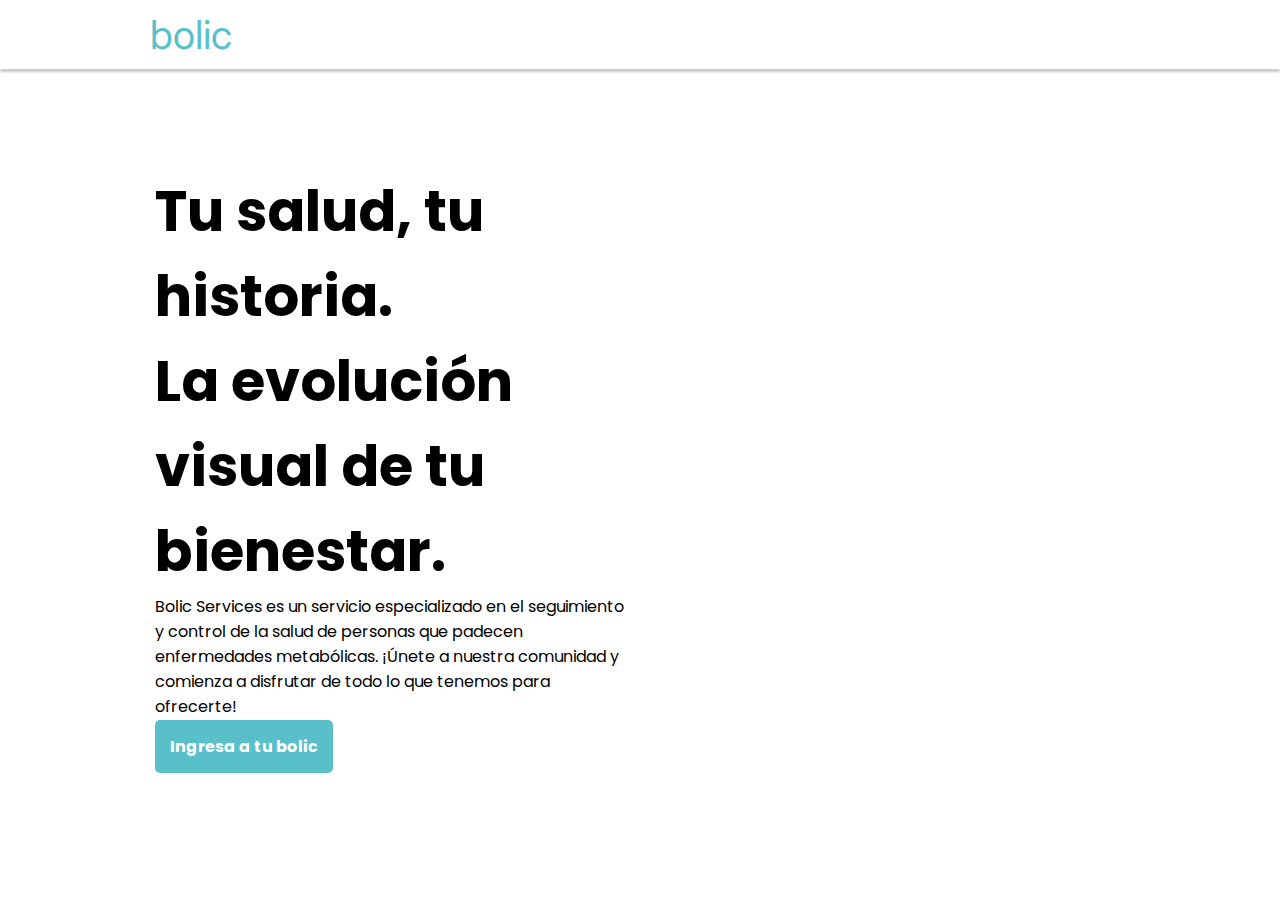
==== index.html @ 04d5f7f5 "Add files via upload" ====
<!DOCTYPE html>
<html lang="en">
<head>
    <meta charset="UTF-8">
    <meta http-equiv="X-UA-Compatible" content="IE=edge">
    <meta name="viewport" content="width=device-width, initial-scale=1.0">
    <title>Bolic</title>
    <link rel="stylesheet" href="index.css">
</head>
<body>
    <div class="footer">
        <ul class="lista">
            <div class="title">
                <li class="titulo">
                    <a href="#" class="bi">bolic</a>
                </li>
            </div>
            <div class="imagen">
                <li>
                    <a href="#"><img src="img/bolic_head.png" class="bolic" alt=""></a>
                </li>
            </div>
        </ul>
    </div>
    <div class="content">
        <div class="info">
            <div class="fi">
                <h1>Tu salud, tu historia.</h1>
                <h1> La evolución visual de tu bienestar.</h1>
            </div>   
            <div class="do">
                <p>
                    Bolic Services es un servicio especializado en el seguimiento y control de la salud de personas que padecen enfermedades metabólicas. ¡Únete a nuestra comunidad y comienza a disfrutar de todo lo que tenemos para ofrecerte!
                </p>
            </div>
            <div class="butto">
                <a href="login.html" class="ingresa">Ingresa a tu bolic</a>
            </div>
        </div>
        <div class="image">
            <img src="img/bolic_normal.png" class="aa" alt="">
        </div>
        
    </div>
    
</body>
</html>
---- index.css ----
@import url('https://fonts.googleapis.com/css2?family=Inter:wght@600&family=Poppins:wght@400;600&display=swap');
  @import url('https://fonts.googleapis.com/css2?family=Inter:wght@700&family=Poppins:wght@400;600&display=swap');
*{
    margin: 0;
    
}
.footer{
    font-family: 'Inter', sans-serif;
    box-shadow: 0px 3px 2px  rgb(204, 203, 203);
   padding: 0;
}

.bolic{
    width: 40px;
}
.title{
    display: flex;
    align-items: center;
    margin: 0;
    
    
}
.titulo{
    margin: 0;
}
.imagen{
    display: flex;
    justify-content: center;
    align-items: center;
}
.bi{
    text-decoration: none;
    color: #59bfc8;
    /*#a0f7ff*/
    font-size: 40px;
    align-content: center;
    font-style: bold;
}

.lista{
    margin: 0 140px;
    padding:  10px;
    display: flex;
    list-style: none;
    justify-content: space-between;

}
.aa{
    width: 350px;
}
.content{
    font-family: 'Inter', sans-serif;
    font-family: 'Poppins', sans-serif; 
    margin: 100px 155px;
    padding: 0;
    display: grid;
    grid-template-columns: 1fr 1fr;

    gap: 20px;
    height: 40px;
}
.info{
    display: grid;
}
.fi{
    font-size: 28px;
}
.do{
    
    margin-bottom: 15px;
   
}
.image{
    display: flex;
    justify-content: center;
    align-items: center;
}

.ingresa{
    background-color: #59bfc8;
    font-weight: bolder;
    border-radius: 5px;
    text-decoration: none;
    color: rgb(255, 255, 255);
    padding: 15px;

    transition:0.5s ease-in-out;
}

.ingresa:hover{
    background-color: #1ea1ad;
}
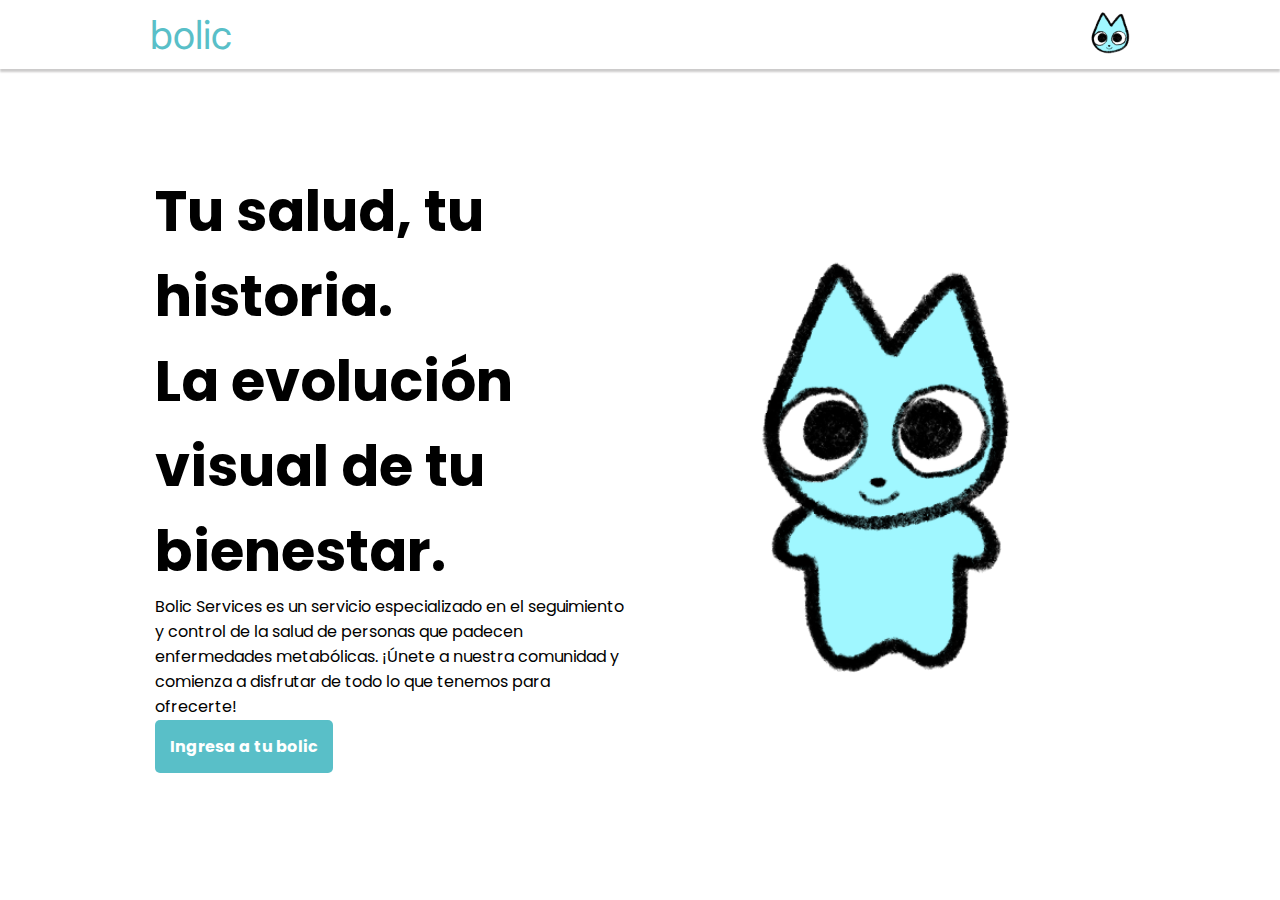
==== commit 34dd7636: "corrgido" ====
--- a/index.html
+++ b/index.html
@@ -17,7 +17,7 @@
             </div>
             <div class="imagen">
                 <li>
-                    <a href="#"><img src="img/bolic_head.png" class="bolic" alt=""></a>
+                    <a href="#"><img src="./img/bolic_head.png" class="bolic" alt=""></a>
                 </li>
             </div>
         </ul>
